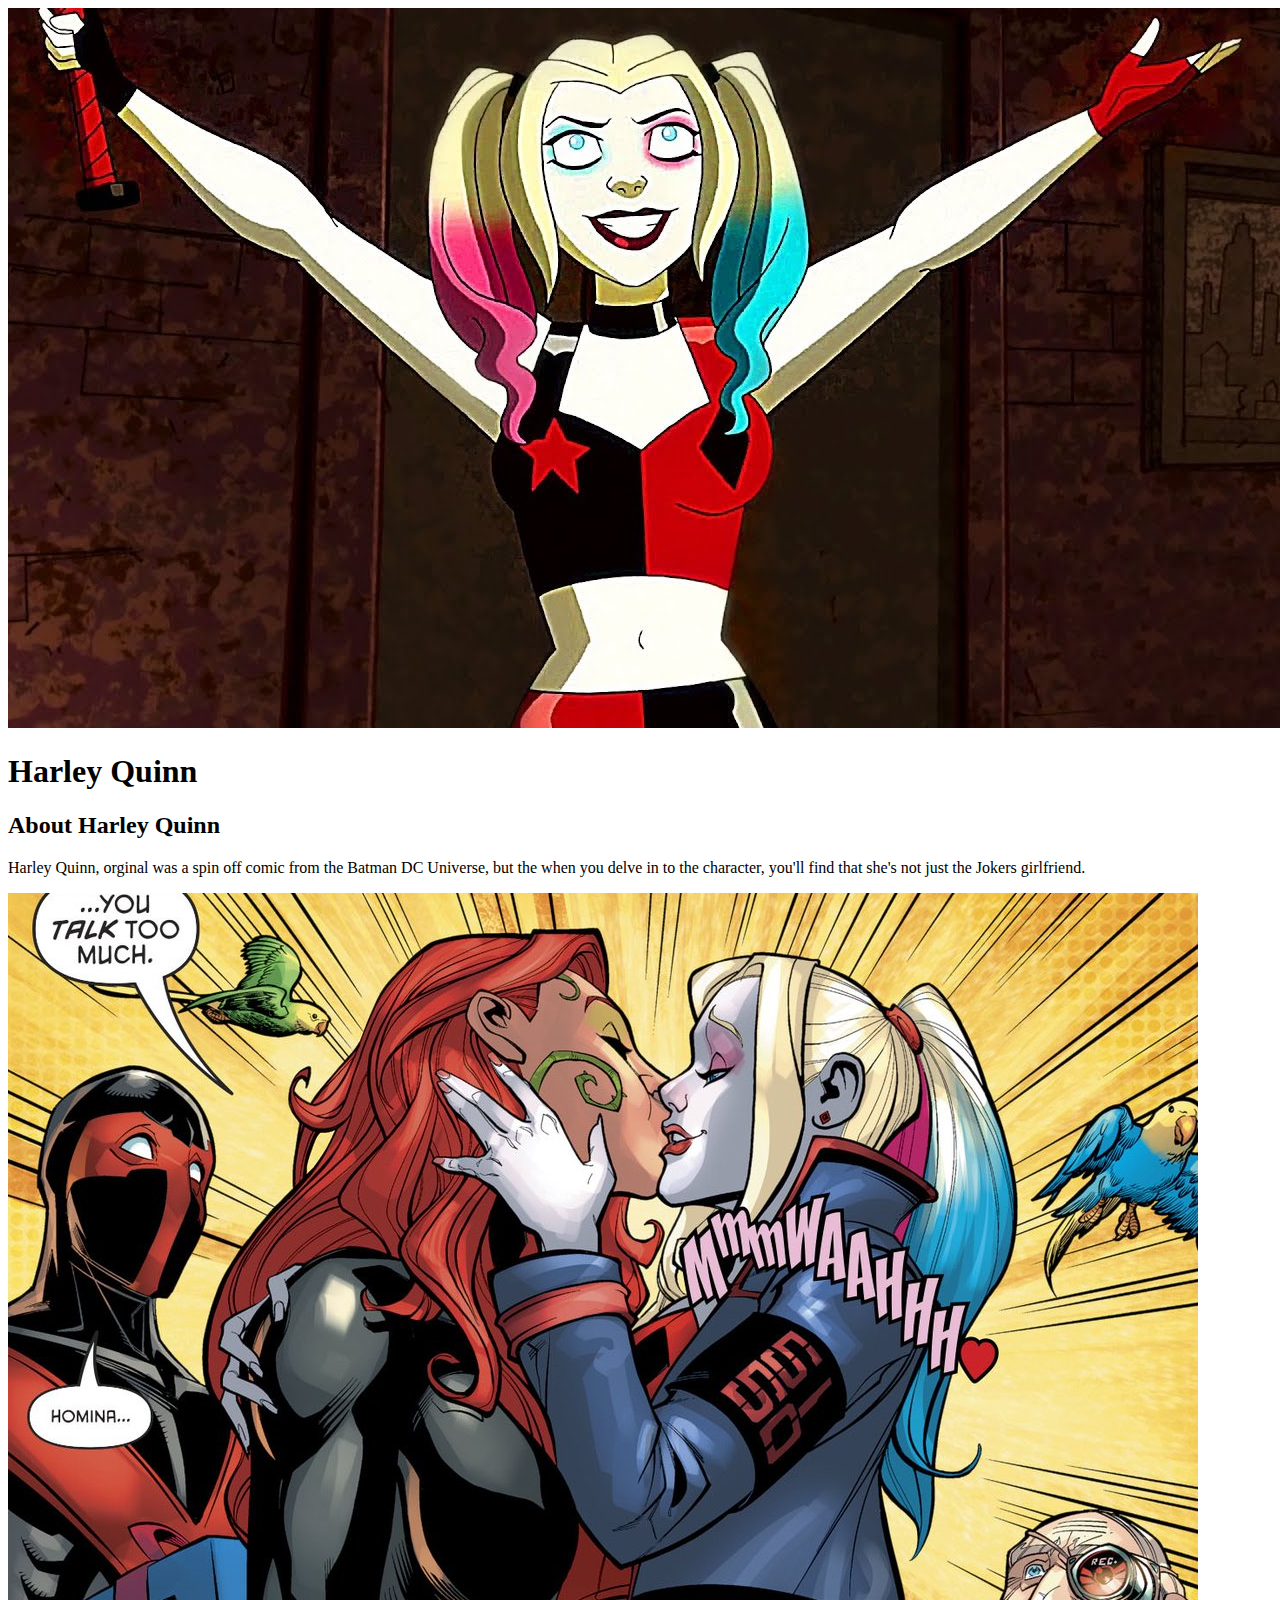
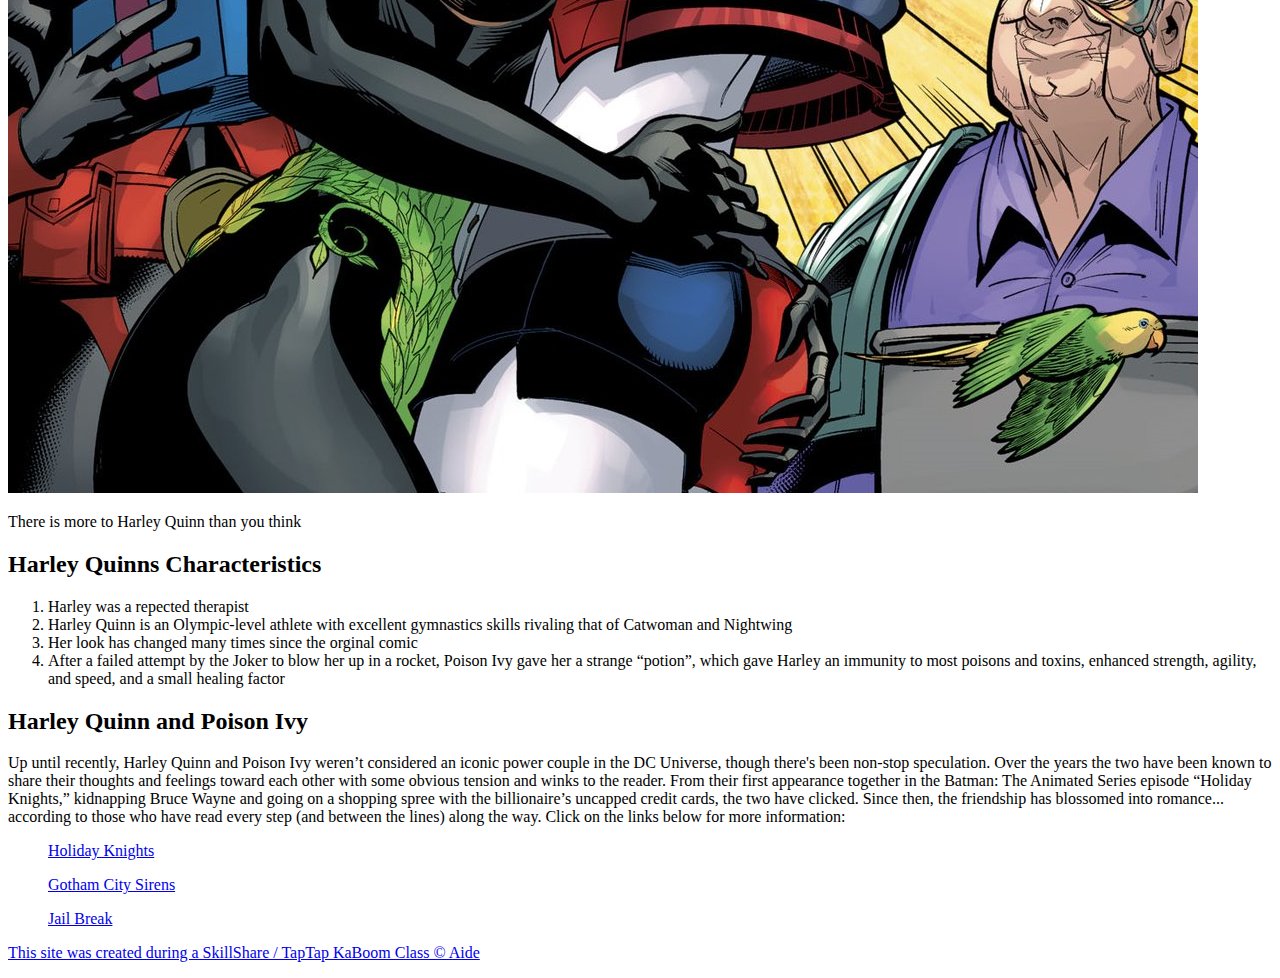
==== index.html @ 1e13853c "Wrote index and images" ====
<!DOCTYPE html>
<!DOCTYPE html>
<html>
<head>
	<title>Harley Quinn</title>
	<link rel="icon" href="img/harley Q.jpg">
</head>
<body>
	<!-- header element -->
	<header>
		<img src="img/harley Q.jpg">
		<h1>Harley Quinn</h1>
	</header>

	<!-- main element -->
	<main>
		<h2>About Harley Quinn</h2>
		<p>
				Harley Quinn, orginal was a spin off comic from the Batman DC Universe, but the when you delve in to the character, you'll find that she's not just the Jokers girlfriend.
		</p>
		<img src="img/ivyharley.jpg">
		<p> There is more to Harley Quinn than you think </p>

		<h2> Harley Quinns Characteristics </h2>


		<ol>
				<li> Harley was a repected therapist </li>
				<li> Harley Quinn is an Olympic-level athlete with excellent gymnastics skills rivaling that of Catwoman and Nightwing </li>
				<li> Her look has changed many times since the orginal comic</li>
				<li> After a failed attempt by the Joker to blow her up in a rocket, Poison Ivy gave her a strange “potion”, which gave Harley an immunity to most poisons and toxins, enhanced strength, agility, and speed, and a small healing factor </li>

		</ol>

		<h2> Harley Quinn and Poison Ivy</h2>
		<p>
			Up until recently, Harley Quinn and Poison Ivy weren’t considered an iconic power couple in the DC Universe, though there's been non-stop speculation. Over the years the two have been known to share their thoughts and feelings toward each other with some obvious tension and winks to the reader. 

			From their first appearance together in the Batman: The Animated Series episode “Holiday Knights,” kidnapping Bruce Wayne and going on a shopping spree with the billionaire’s uncapped credit cards, the two have clicked. 
			
			Since then, the friendship has blossomed into romance... according to those who have read every step (and between the lines) along the way. 

			Click on the links below for more information:
		</p>
		
		<ul><a href= "https://www.youtube.com/watch?v=xe8I3sFue4I"> Holiday Knights </ul>
		<ul><a href= "https://www.youtube.com/watch?v=CYzQ-QFWCZY"> Gotham City Sirens </ul>
		<ul><a href= "https://www.youtube.com/watch?v=d4Irt-GcPgY"> Jail Break </ul>
		
	</main>

	<!-- Footer element -->

	<footer>

		<p>This site was created during a SkillShare / TapTap KaBoom Class &copy; Aide </p>

	</footer>

</body>
</html>
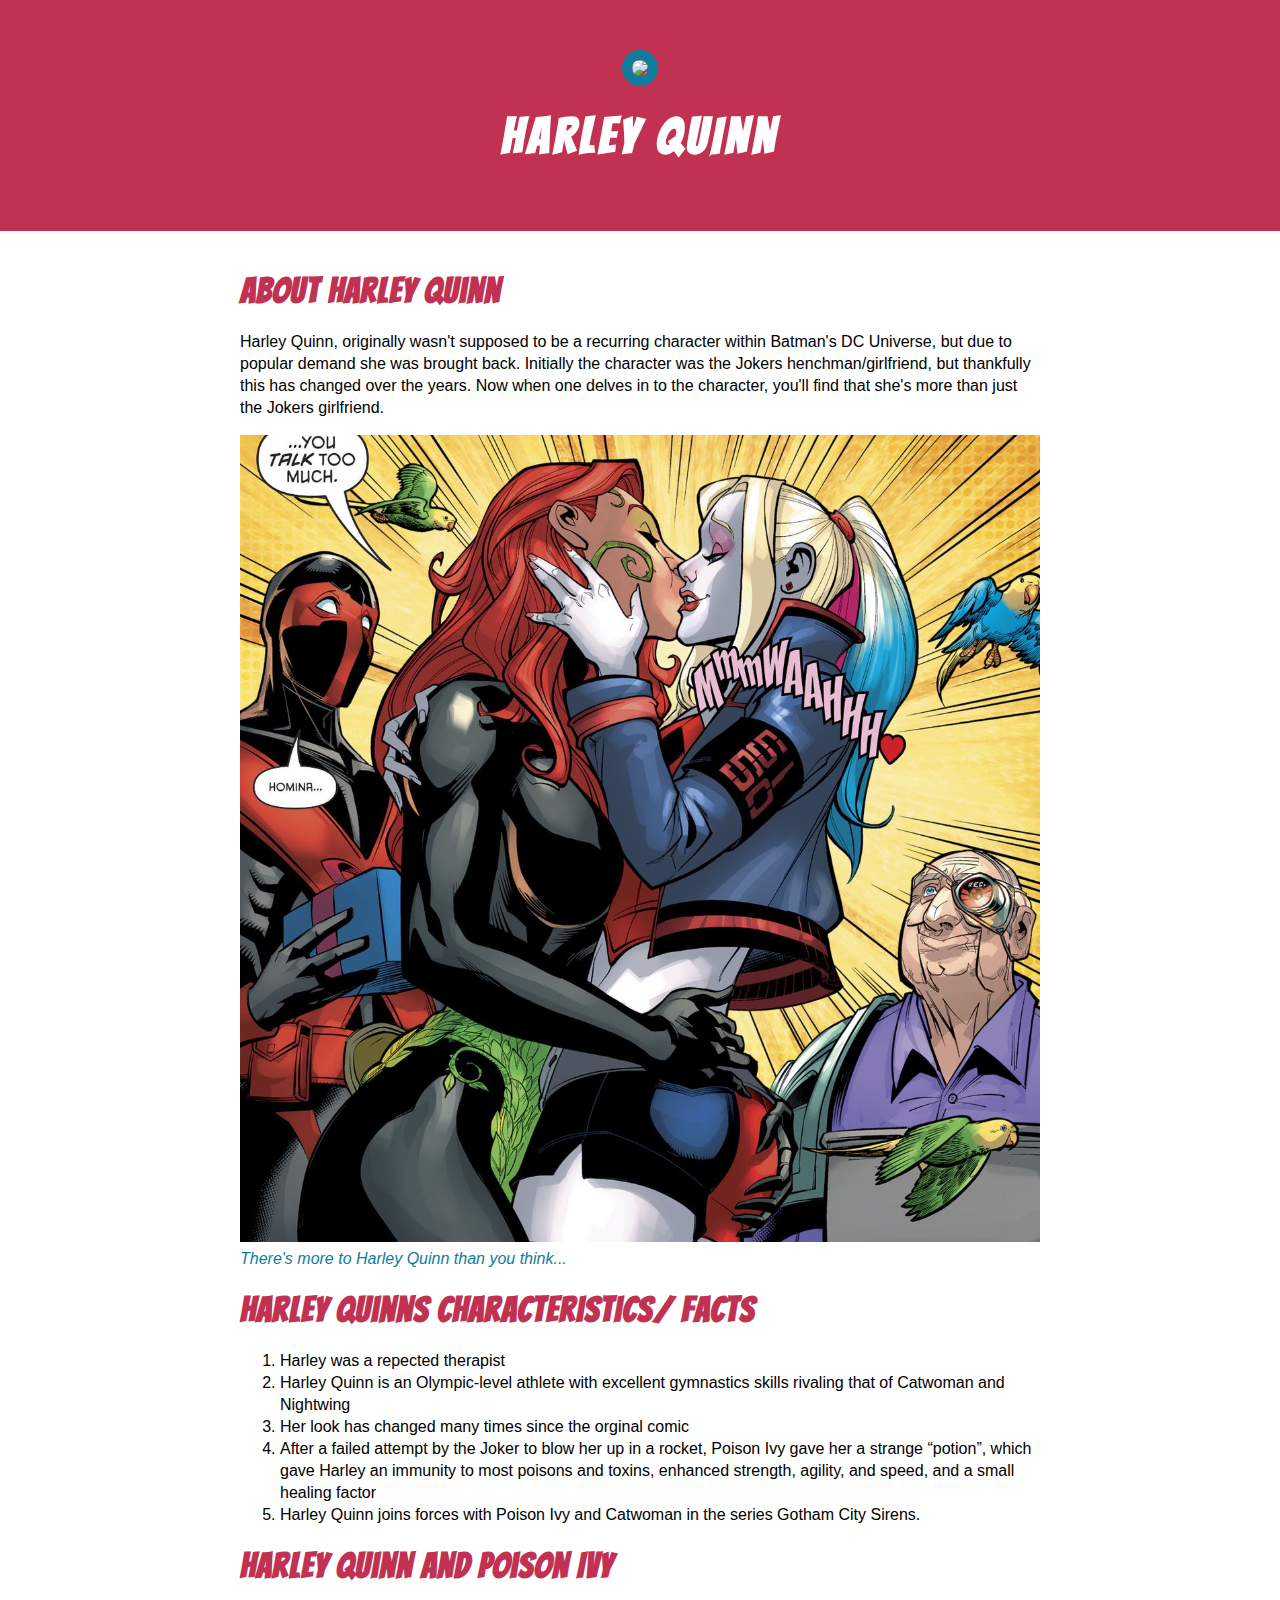
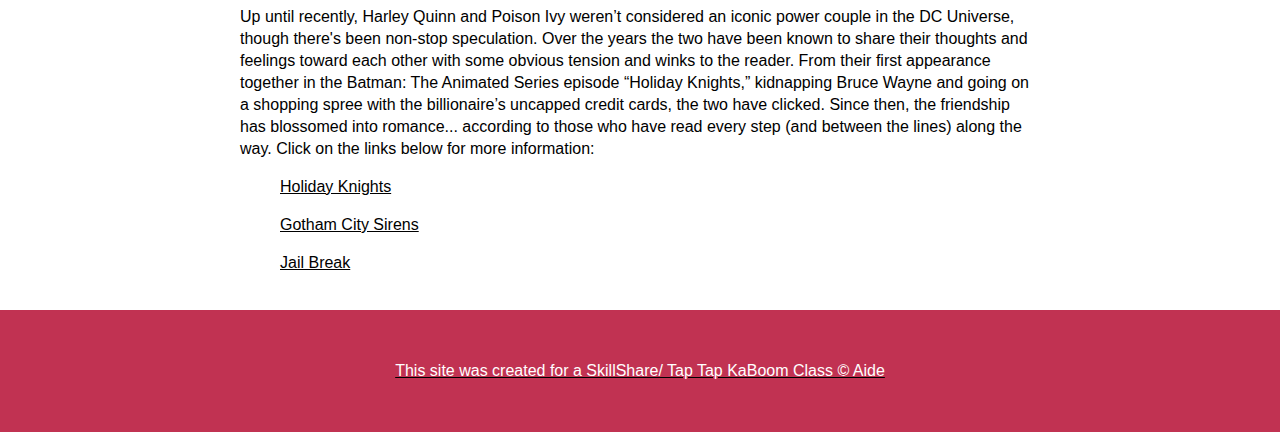
==== commit a34d5ca1: "wrote the css for sit + changed html" ====
--- a/index.html
+++ b/index.html
@@ -2,13 +2,17 @@
 <!DOCTYPE html>
 <html>
 <head>
+
 	<title>Harley Quinn</title>
-	<link rel="icon" href="img/harley Q.jpg">
+	<link rel="icon" href="img/harley q.jpg">
+	<link href="https://fonts.googleapis.com/css?family=Bangers&display=swap" rel="stylesheet">
+	<link rel="stylesheet" type="text/css" href="hero.css">
 </head>
+
 <body>
 	<!-- header element -->
 	<header>
-		<img src="img/harley Q.jpg">
+		<img src="img/harley q.jpg" width="400" width=" 400">
 		<h1>Harley Quinn</h1>
 	</header>
 
@@ -16,12 +20,12 @@
 	<main>
 		<h2>About Harley Quinn</h2>
 		<p>
-				Harley Quinn, orginal was a spin off comic from the Batman DC Universe, but the when you delve in to the character, you'll find that she's not just the Jokers girlfriend.
+				Harley Quinn, originally wasn't supposed to be a recurring character within Batman's DC Universe, but due to popular demand she was brought back. Initially the character was the Jokers henchman/girlfriend, but thankfully this has changed over the years. Now when one delves in to the character, you'll find that she's more than just the Jokers girlfriend.
 		</p>
 		<img src="img/ivyharley.jpg">
-		<p> There is more to Harley Quinn than you think </p>
+		<p class="caption"> There's more to Harley Quinn than you think... </p>
 
-		<h2> Harley Quinns Characteristics </h2>
+		<h2> Harley Quinns Characteristics/ Facts </h2>
 
 
 		<ol>
@@ -29,6 +33,7 @@
 				<li> Harley Quinn is an Olympic-level athlete with excellent gymnastics skills rivaling that of Catwoman and Nightwing </li>
 				<li> Her look has changed many times since the orginal comic</li>
 				<li> After a failed attempt by the Joker to blow her up in a rocket, Poison Ivy gave her a strange “potion”, which gave Harley an immunity to most poisons and toxins, enhanced strength, agility, and speed, and a small healing factor </li>
+				<li> Harley Quinn joins forces with Poison Ivy and Catwoman in the series Gotham City Sirens. </li>
 
 		</ol>
 
@@ -46,15 +51,13 @@
 		<ul><a href= "https://www.youtube.com/watch?v=xe8I3sFue4I"> Holiday Knights </ul>
 		<ul><a href= "https://www.youtube.com/watch?v=CYzQ-QFWCZY"> Gotham City Sirens </ul>
 		<ul><a href= "https://www.youtube.com/watch?v=d4Irt-GcPgY"> Jail Break </ul>
-		
+
 	</main>
 
 	<!-- Footer element -->
 
 	<footer>
-
-		<p>This site was created during a SkillShare / TapTap KaBoom Class &copy; Aide </p>
-
+		<p> This site was created for a SkillShare/ Tap Tap KaBoom Class &copy; Aide </p> 
 	</footer>
 
 </body>
--- a/hero.css
+++ b/hero.css
@@ -0,0 +1,78 @@
+
+body{
+margin: 0; font-family: Lucida Grande, Verdana, sans-serif; 
+font-size: 16px;
+line-height: 22px
+
+}
+
+/*header style*/
+
+header {
+	background-color: #c13252;
+	text-align: center;
+	padding-top: 50px;
+	padding-bottom: 50px
+	}
+
+h1 {
+	font-family: 'Bangers', cursive;
+	font-size: 50px;
+	letter-spacing: 4px
+}
+
+h2{
+	font-family: 'Bangers', cursive;
+	font-size: 35px;
+	letter-spacing: 1px;
+	color: #c13252;
+	/*margin: 50px 0 10px;*/
+}
+
+header h1{
+color: white; text-transform: uppercase;
+	}
+
+header img{
+	border-radius: 400px;
+	border: 10px solid #0e7d9c;
+}
+
+main{
+	max-width: 800px;
+	margin: 0 auto;
+	padding: 20px 
+}
+main img{
+	max-width: 100%
+}
+
+
+a{
+	color: black
+}
+
+a:hover{
+	color: white;
+	background-color: #c13252;
+}
+
+footer{
+	background-color: #c13252;
+	text-align: center;
+	color: white;
+	padding: 50px;
+}
+
+footer p{
+	margin: 0;
+}
+
+p.caption{ 
+color: #0e7d9c;
+font-style: italic;
+margin-top: 0;
+
+
+}
+
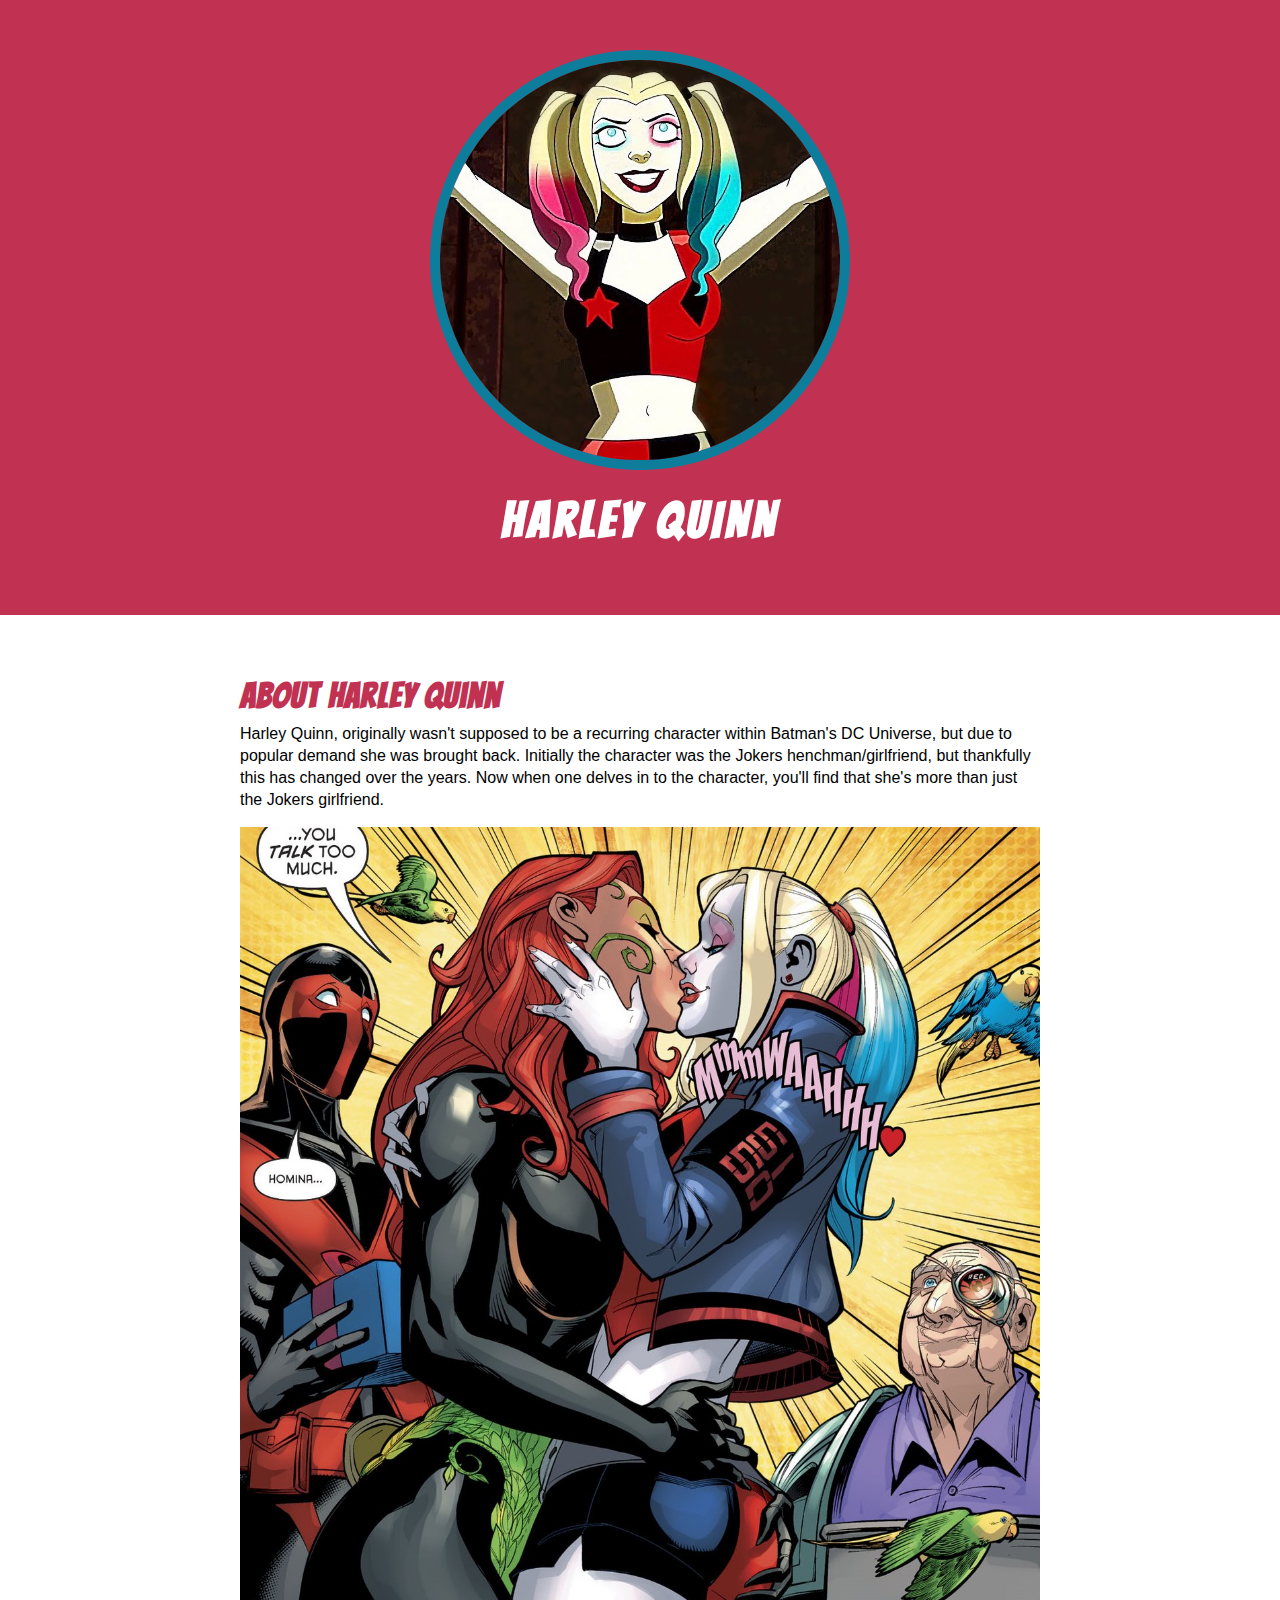
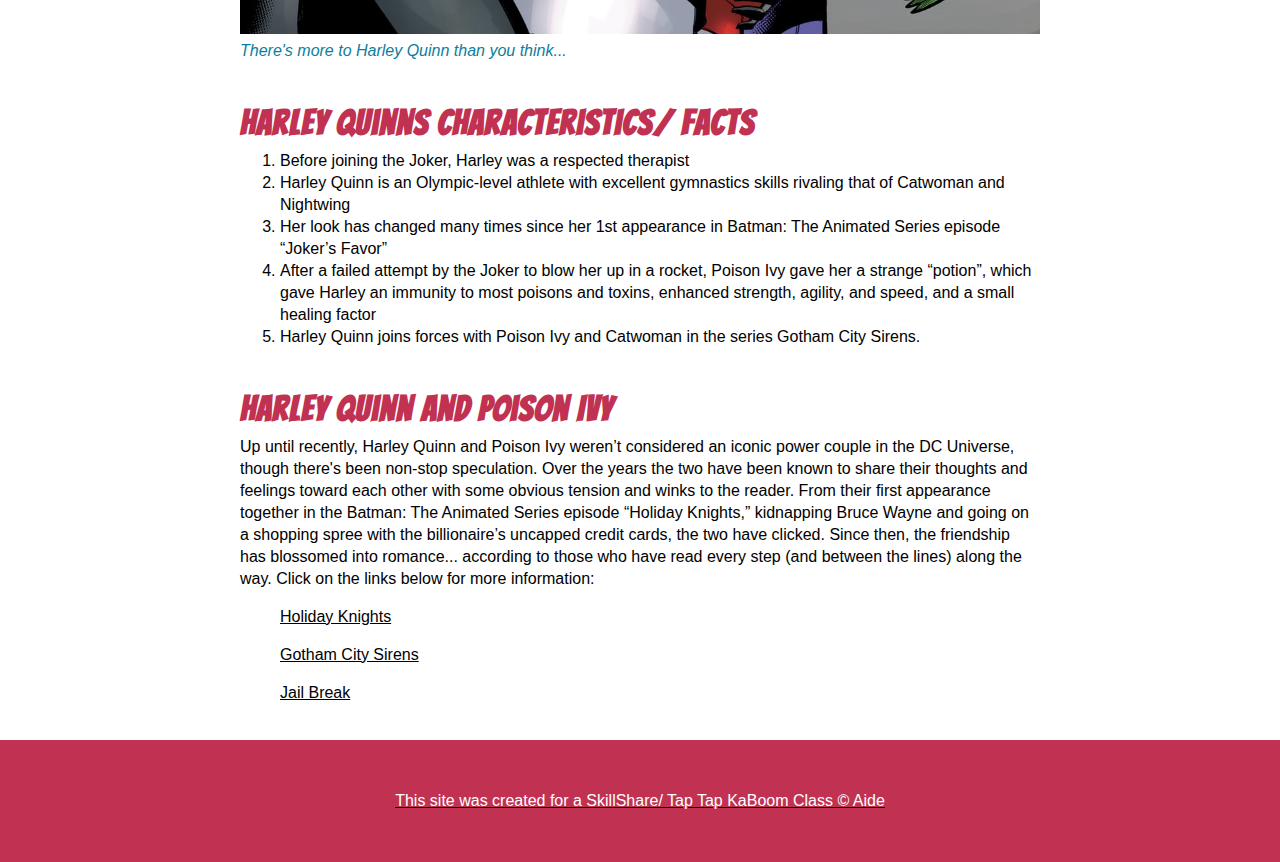
==== commit 9de151d4: "html update" ====
--- a/index.html
+++ b/index.html
@@ -4,7 +4,7 @@
 <head>
 
 	<title>Harley Quinn</title>
-	<link rel="icon" href="img/harley q.jpg">
+	<link rel="icon" href="img/harleyq.jpg">
 	<link href="https://fonts.googleapis.com/css?family=Bangers&display=swap" rel="stylesheet">
 	<link rel="stylesheet" type="text/css" href="hero.css">
 </head>
@@ -12,7 +12,7 @@
 <body>
 	<!-- header element -->
 	<header>
-		<img src="img/harley q.jpg" width="400" width=" 400">
+		<img src="img/harleyq.jpg" width="400" width=" 400">
 		<h1>Harley Quinn</h1>
 	</header>
 
@@ -29,9 +29,9 @@
 
 
 		<ol>
-				<li> Harley was a repected therapist </li>
+				<li> Before joining the Joker, Harley was a respected therapist </li>
 				<li> Harley Quinn is an Olympic-level athlete with excellent gymnastics skills rivaling that of Catwoman and Nightwing </li>
-				<li> Her look has changed many times since the orginal comic</li>
+				<li> Her look has changed many times since her 1st appearance in Batman: The Animated Series episode “Joker’s Favor”</li>
 				<li> After a failed attempt by the Joker to blow her up in a rocket, Poison Ivy gave her a strange “potion”, which gave Harley an immunity to most poisons and toxins, enhanced strength, agility, and speed, and a small healing factor </li>
 				<li> Harley Quinn joins forces with Poison Ivy and Catwoman in the series Gotham City Sirens. </li>
 
--- a/hero.css
+++ b/hero.css
@@ -26,7 +26,7 @@
 	font-size: 35px;
 	letter-spacing: 1px;
 	color: #c13252;
-	/*margin: 50px 0 10px;*/
+	margin: 50px 0 10px;
 }
 
 header h1{
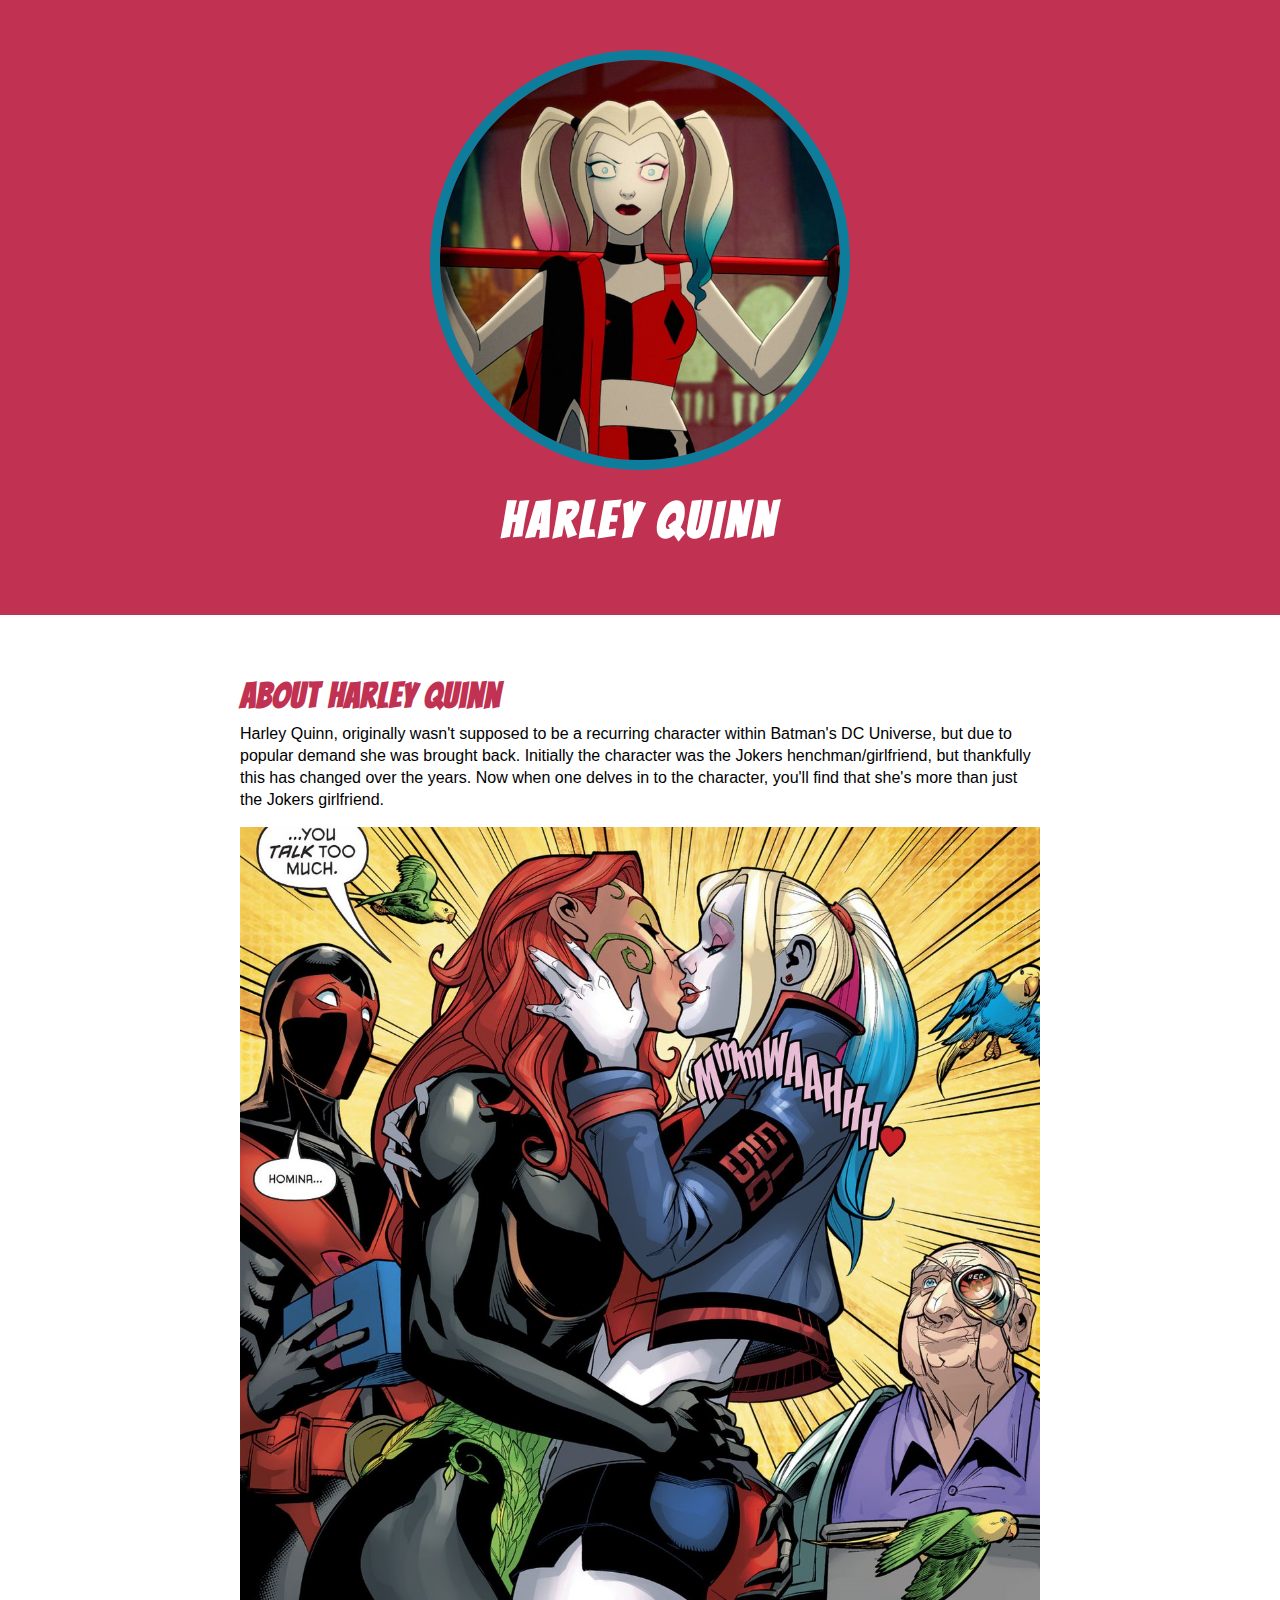
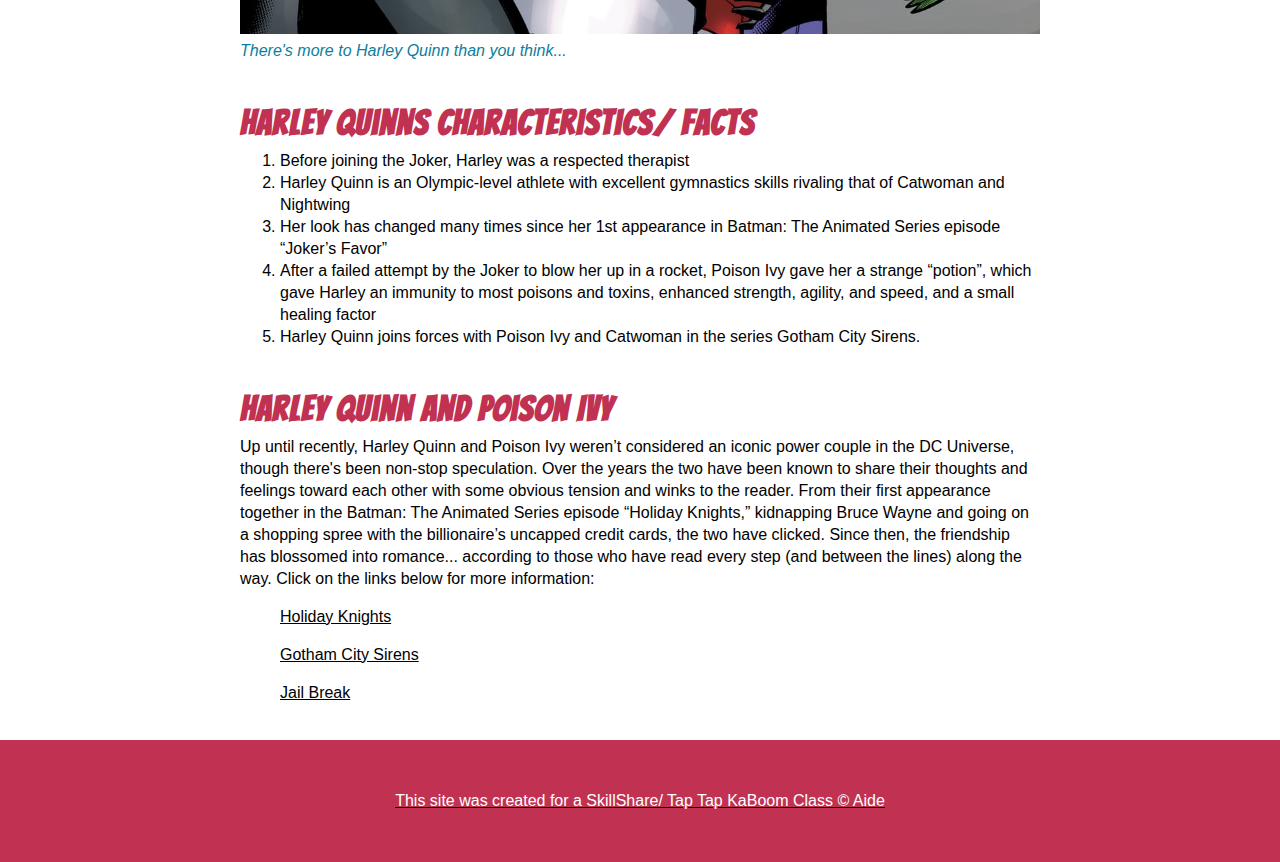
==== commit ad346036: "image change" ====
--- a/index.html
+++ b/index.html
@@ -4,7 +4,7 @@
 <head>
 
 	<title>Harley Quinn</title>
-	<link rel="icon" href="img/harleyq.jpg">
+	<link rel="icon" href="img/hq.jpg">
 	<link href="https://fonts.googleapis.com/css?family=Bangers&display=swap" rel="stylesheet">
 	<link rel="stylesheet" type="text/css" href="hero.css">
 </head>
@@ -12,7 +12,7 @@
 <body>
 	<!-- header element -->
 	<header>
-		<img src="img/harleyq.jpg" width="400" width=" 400">
+		<img src="img/hq.jpg" width="400" width=" 400">
 		<h1>Harley Quinn</h1>
 	</header>
 
